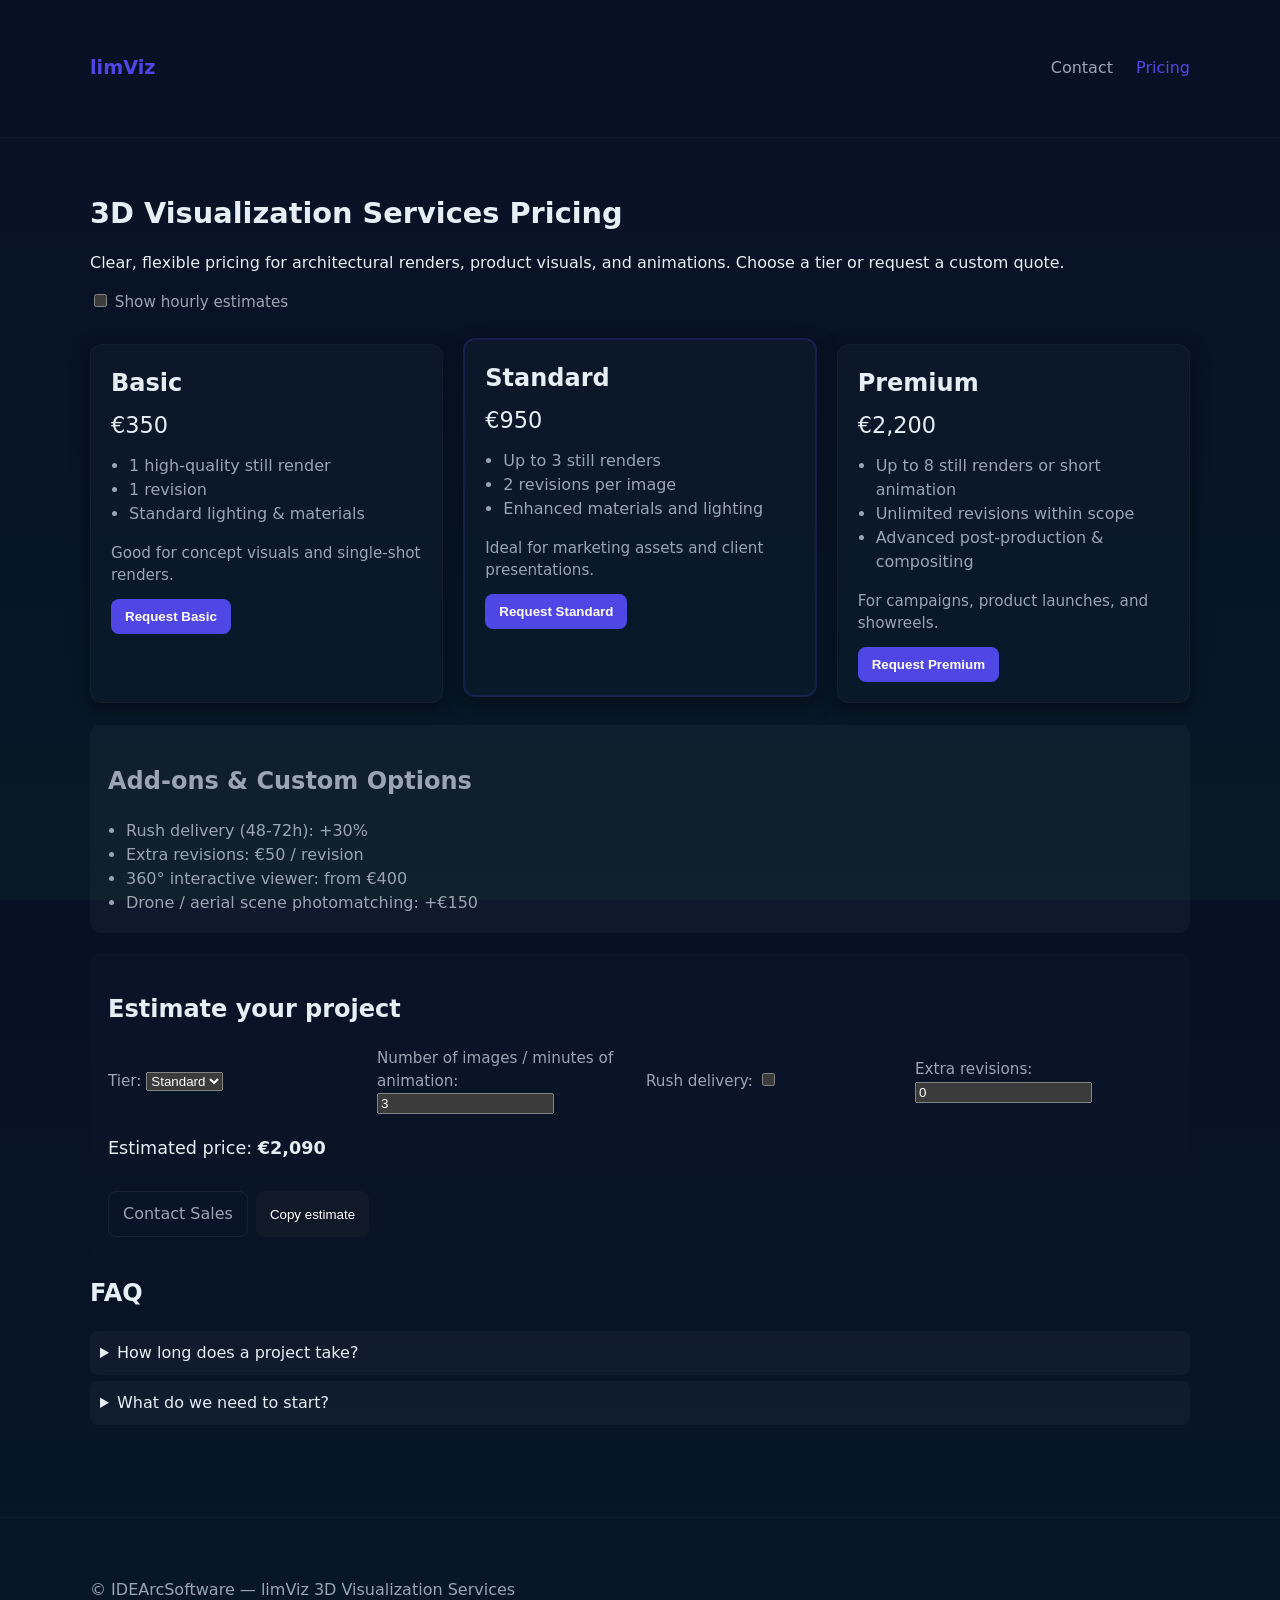
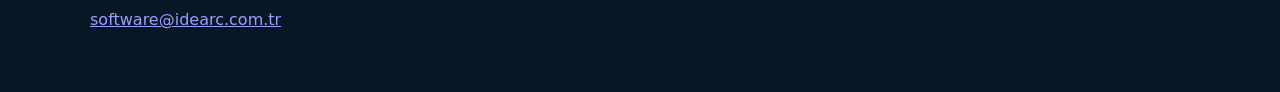
==== docs/index.html @ ae88babf "Added index.html" ====
<!doctype html>
<html>
  <head>
    <meta charset="utf-8" />
    <meta http-equiv="refresh" content="0; url=./pricing.html" />
    <title>limViz — 3D Visualization Services</title>
  </head>
  <body>
    <p>Redirecting to <a href="./pricing.html">pricing page</a>…</p>
  </body>
</html>
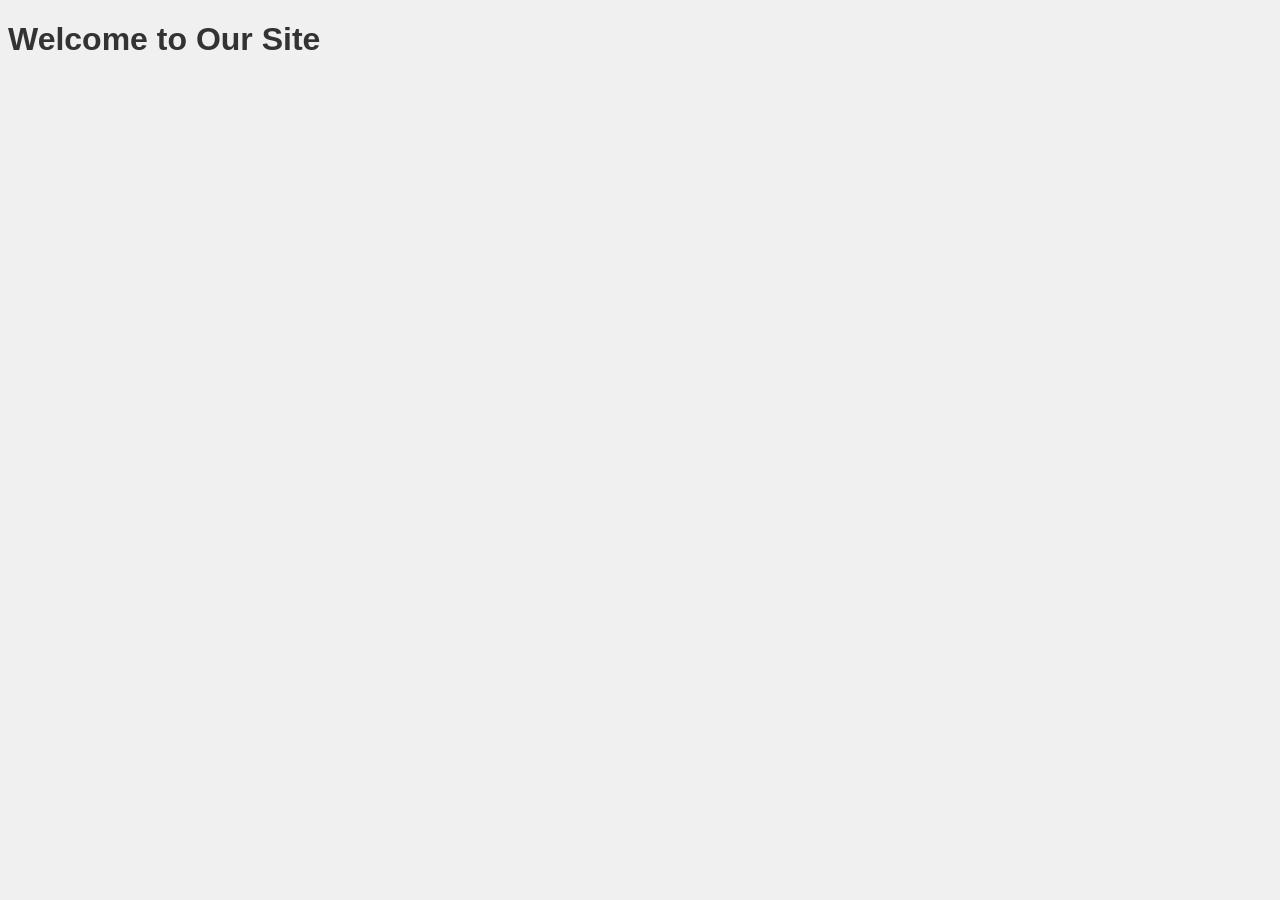
==== commit 3a488a41: "Add new landing page (kuskon-style) — index, css, js" ====
--- a/docs/index.html
+++ b/docs/index.html
@@ -1,11 +1,13 @@
-<!doctype html>
-<html>
-  <head>
-    <meta charset="utf-8" />
-    <meta http-equiv="refresh" content="0; url=./pricing.html" />
-    <title>limViz — 3D Visualization Services</title>
-  </head>
-  <body>
-    <p>Redirecting to <a href="./pricing.html">pricing page</a>…</p>
-  </body>
+<!DOCTYPE html>
+<html lang="en">
+<head>
+    <meta charset="UTF-8">
+    <meta name="viewport" content="width=device-width, initial-scale=1.0">
+    <link rel="stylesheet" href="css/site.css">
+    <title>Landing Page</title>
+</head>
+<body>
+    <h1>Welcome to Our Site</h1>
+    <script src="js/site.js"></script>
+</body>
 </html>
--- a/docs/css/site.css
+++ b/docs/css/site.css
@@ -0,0 +1,7 @@
+body {
+    background-color: #f0f0f0;
+    font-family: Arial, sans-serif;
+}
+h1 {
+    color: #333;
+}
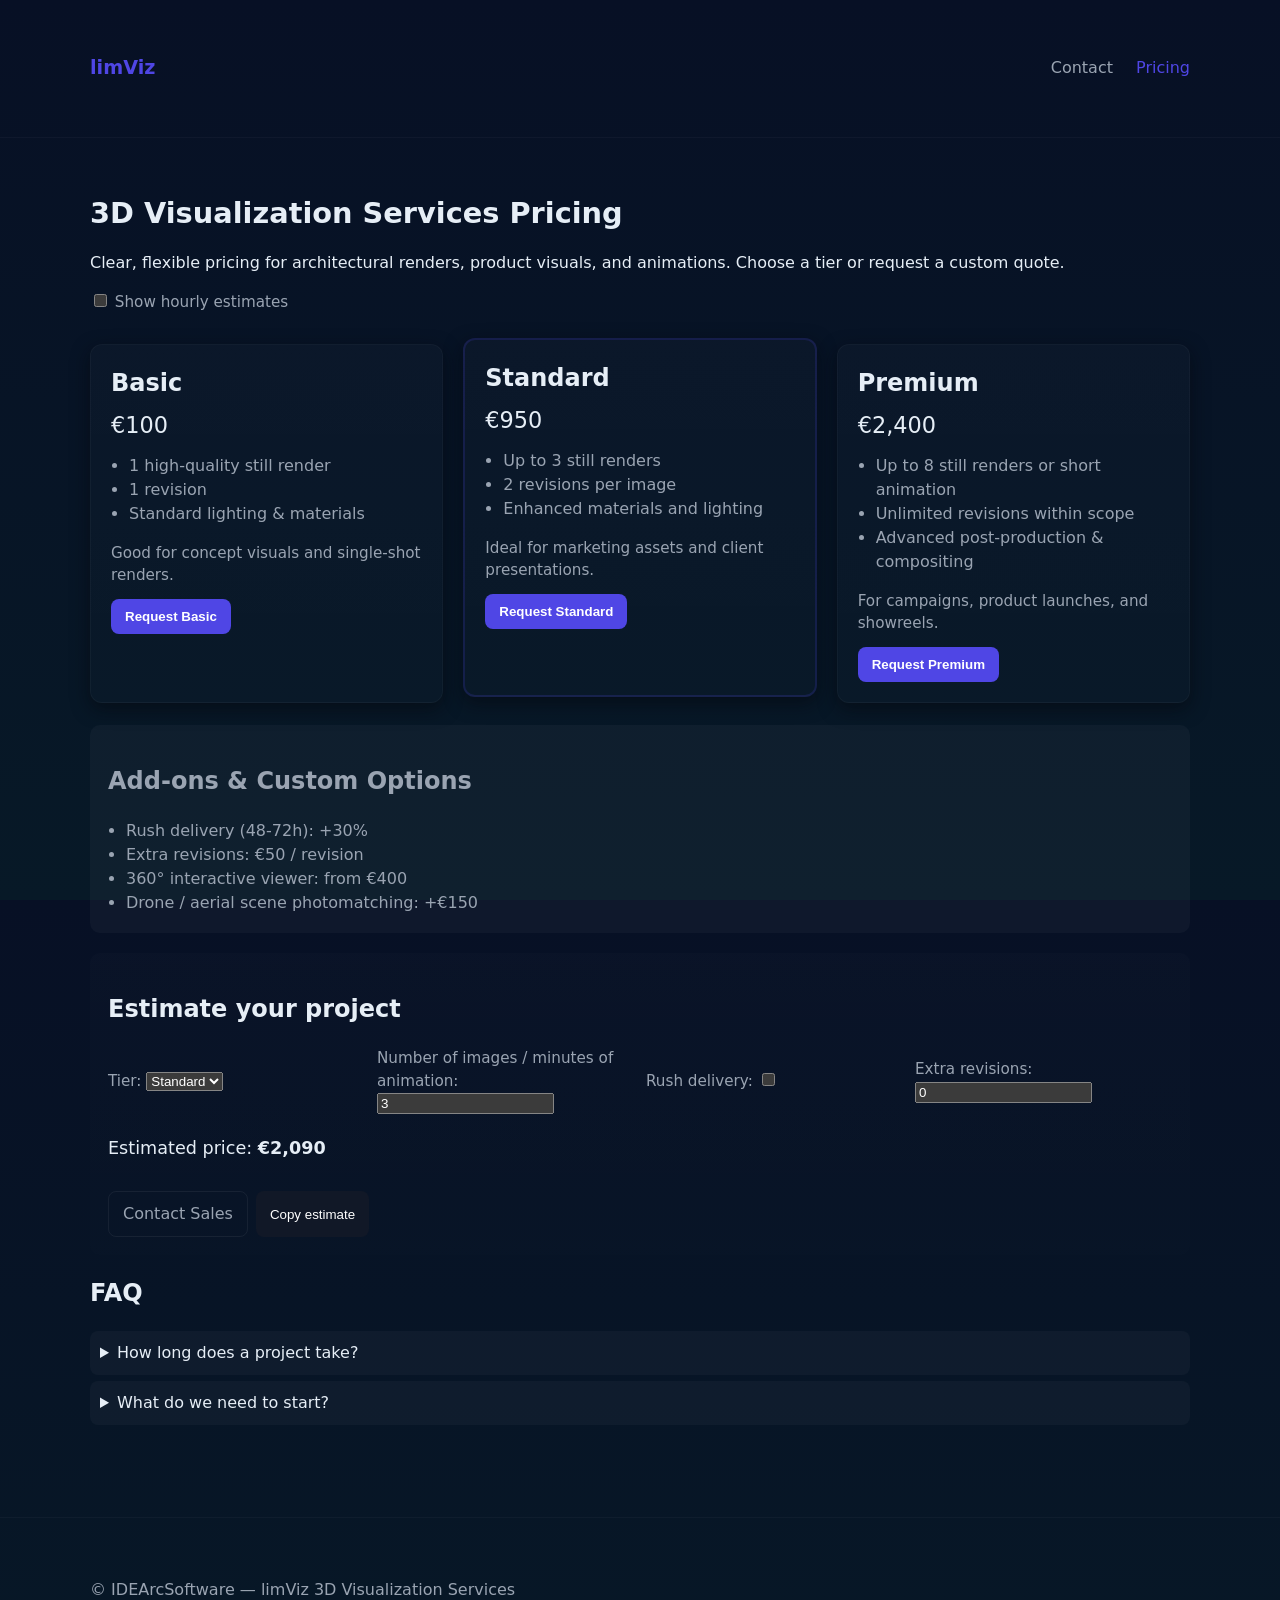
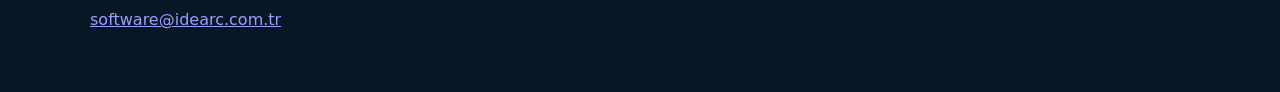
==== commit 6e4f2ad2: "Fixed index.html" ====
--- a/docs/index.html
+++ b/docs/index.html
@@ -1,13 +1,11 @@
-<!DOCTYPE html>
-<html lang="en">
-<head>
-    <meta charset="UTF-8">
-    <meta name="viewport" content="width=device-width, initial-scale=1.0">
-    <link rel="stylesheet" href="css/site.css">
-    <title>Landing Page</title>
-</head>
-<body>
-    <h1>Welcome to Our Site</h1>
-    <script src="js/site.js"></script>
-</body>
+<!doctype html>
+<html>
+  <head>
+    <meta charset="utf-8" />
+    <meta http-equiv="refresh" content="0; url=./pricing.html" />
+    <title>limViz — 3D Visualization Services</title>
+  </head>
+  <body>
+    <p>Redirecting to <a href="./pricing.html">pricing page</a>…</p>
+  </body>
 </html>
